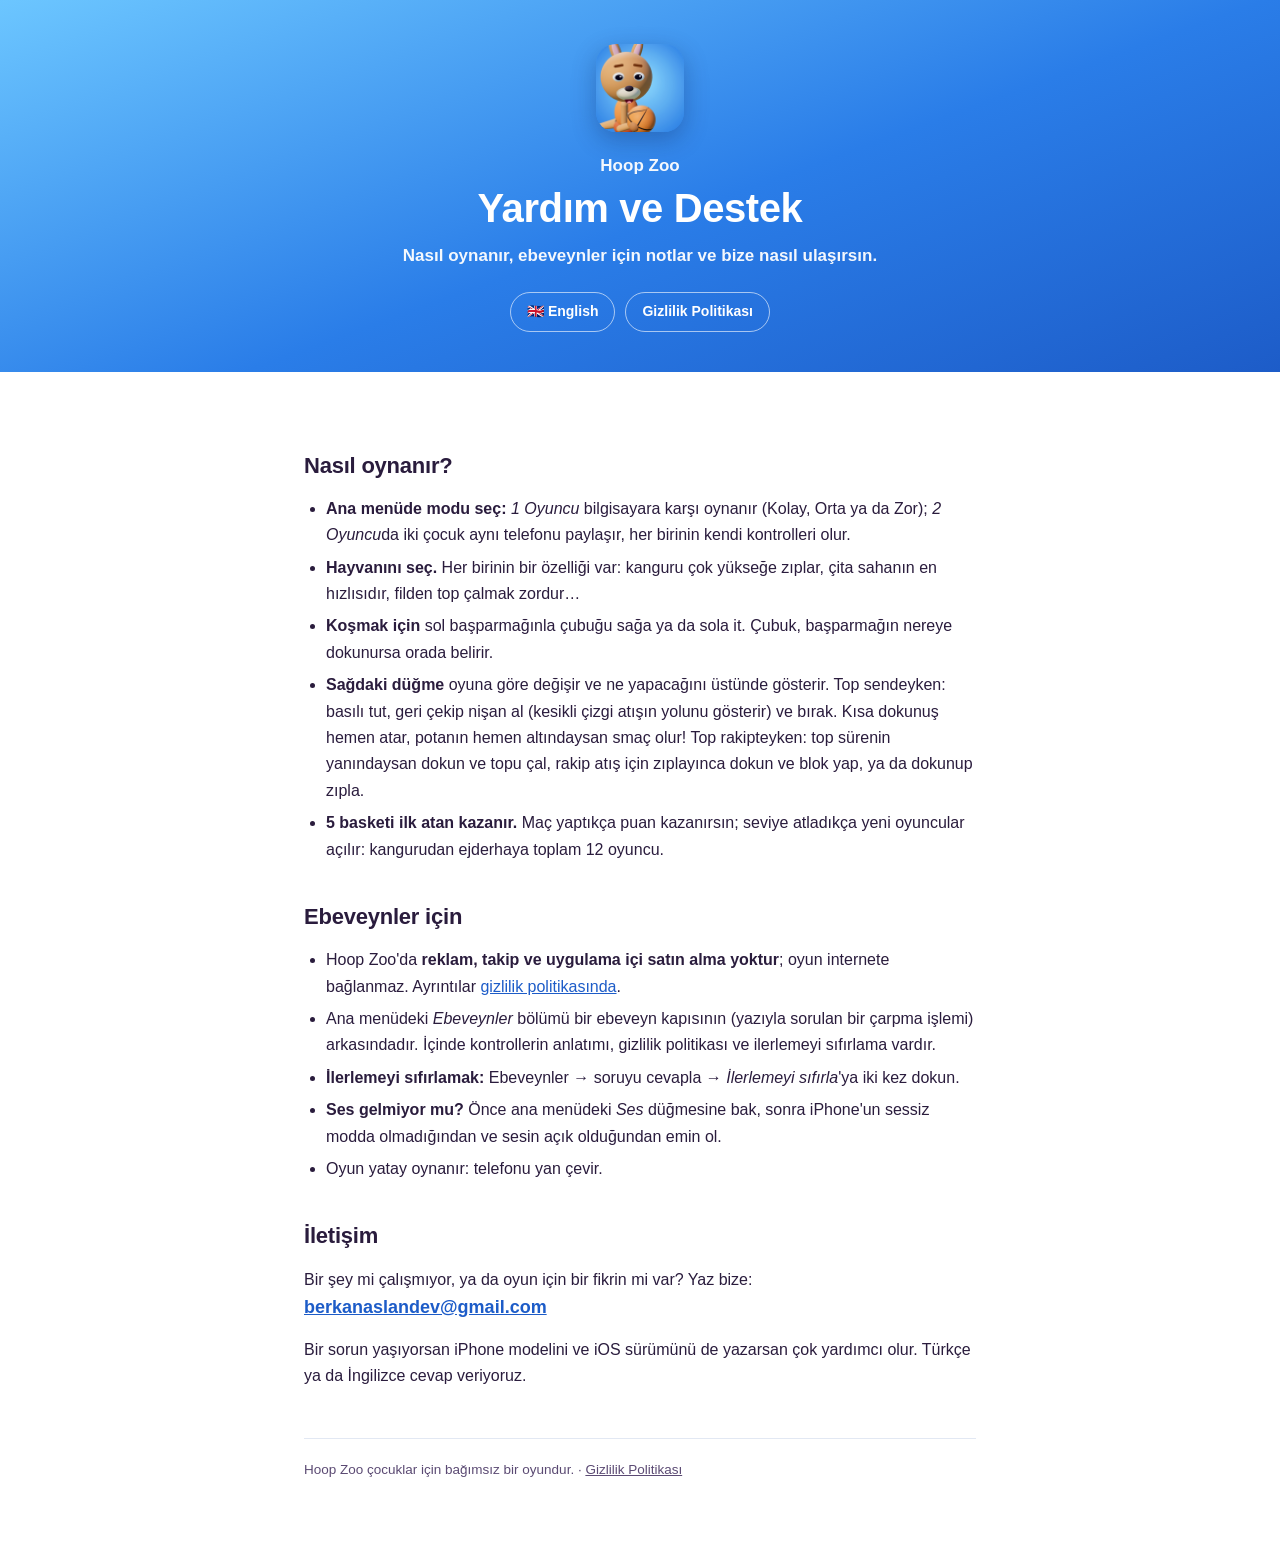
==== destek/index.html @ 261db29c "Hoop Zoo website: privacy policy and support pages in English and Turkish Served from the hoop-zoo G" ====
<!DOCTYPE html>
<html lang="tr">
<head>
<meta charset="UTF-8">
<meta name="viewport" content="width=device-width, initial-scale=1.0">
<title>Yardım ve Destek — Hoop Zoo</title>
<meta name="description" content="Hoop Zoo nasıl oynanır, ebeveynler için notlar ve bize nasıl ulaşılır.">
<link rel="alternate" hreflang="en" href="https://hoop-zoo.github.io/support/">
<link rel="icon" type="image/png" href="../favicon.png">
<link rel="apple-touch-icon" href="../apple-touch-icon.png">
<link rel="stylesheet" href="../site.css">
</head>
<body>

<div class="hero">
  <img src="../apple-touch-icon.png" alt="">
  <div class="brand">Hoop Zoo</div>
  <h1>Yardım ve Destek</h1>
  <div class="motto">Nasıl oynanır, ebeveynler için notlar ve bize nasıl ulaşırsın.</div>
  <nav><a href="../support/" lang="en">🇬🇧 English</a><a href="../gizlilik-politikasi/">Gizlilik Politikası</a></nav>
</div>

<main>
  <h2>Nasıl oynanır?</h2>
  <ul>
    <li><strong>Ana menüde modu seç:</strong> <em>1 Oyuncu</em> bilgisayara karşı oynanır (Kolay,
    Orta ya da Zor); <em>2 Oyuncu</em>da iki çocuk aynı telefonu paylaşır, her birinin kendi
    kontrolleri olur.</li>
    <li><strong>Hayvanını seç.</strong> Her birinin bir özelliği var: kanguru çok yükseğe zıplar,
    çita sahanın en hızlısıdır, filden top çalmak zordur…</li>
    <li><strong>Koşmak için</strong> sol başparmağınla çubuğu sağa ya da sola it. Çubuk,
    başparmağın nereye dokunursa orada belirir.</li>
    <li><strong>Sağdaki düğme</strong> oyuna göre değişir ve ne yapacağını üstünde gösterir. Top
    sendeyken: basılı tut, geri çekip nişan al (kesikli çizgi atışın yolunu gösterir) ve bırak.
    Kısa dokunuş hemen atar, potanın hemen altındaysan smaç olur! Top rakipteyken: top sürenin
    yanındaysan dokun ve topu çal, rakip atış için zıplayınca dokun ve blok yap, ya da dokunup
    zıpla.</li>
    <li><strong>5 basketi ilk atan kazanır.</strong> Maç yaptıkça puan kazanırsın; seviye
    atladıkça yeni oyuncular açılır: kangurudan ejderhaya toplam 12 oyuncu.</li>
  </ul>

  <h2>Ebeveynler için</h2>
  <ul>
    <li>Hoop Zoo'da <strong>reklam, takip ve uygulama içi satın alma yoktur</strong>; oyun
    internete bağlanmaz. Ayrıntılar <a href="../gizlilik-politikasi/">gizlilik politikasında</a>.</li>
    <li>Ana menüdeki <em>Ebeveynler</em> bölümü bir ebeveyn kapısının (yazıyla sorulan bir çarpma
    işlemi) arkasındadır. İçinde kontrollerin anlatımı, gizlilik politikası ve ilerlemeyi
    sıfırlama vardır.</li>
    <li><strong>İlerlemeyi sıfırlamak:</strong> Ebeveynler → soruyu cevapla →
    <em>İlerlemeyi sıfırla</em>'ya iki kez dokun.</li>
    <li><strong>Ses gelmiyor mu?</strong> Önce ana menüdeki <em>Ses</em> düğmesine bak, sonra
    iPhone'un sessiz modda olmadığından ve sesin açık olduğundan emin ol.</li>
    <li>Oyun yatay oynanır: telefonu yan çevir.</li>
  </ul>

  <h2>İletişim</h2>
  <p>Bir şey mi çalışmıyor, ya da oyun için bir fikrin mi var? Yaz bize:
  <a class="mail" href="mailto:berkanaslandev@gmail.com">berkanaslandev@gmail.com</a></p>
  <p>Bir sorun yaşıyorsan iPhone modelini ve iOS sürümünü de yazarsan çok yardımcı olur.
  Türkçe ya da İngilizce cevap veriyoruz.</p>

  <footer>
    Hoop Zoo çocuklar için bağımsız bir oyundur. · <a href="../gizlilik-politikasi/">Gizlilik Politikası</a>
  </footer>
</main>

</body>
</html>
---- site.css ----
/* Hoop Zoo website: privacy policy and support pages (TR + EN). System fonts only, no trackers. */
:root {
  --ink: #2a1c3d;
  --muted: #5b4a73;
  --bg: #ffffff;
  --card: #f4f8ff;
  --border: #e2e8f3;
  --link: #1d5cc8;
  --ball: #e8601c;
}

@media (prefers-color-scheme: dark) {
  :root {
    --ink: #f3f1f8;
    --muted: #b9b0c9;
    --bg: #12101a;
    --card: #1d1a28;
    --border: #322d44;
    --link: #8cc4ff;
    --ball: #ff9a5c;
  }
}

* {
  box-sizing: border-box;
  margin: 0;
  padding: 0;
}

body {
  font-family: ui-rounded, 'SF Pro Rounded', -apple-system, BlinkMacSystemFont, 'Segoe UI', Roboto, sans-serif;
  color: var(--ink);
  background: var(--bg);
  line-height: 1.65;
  -webkit-font-smoothing: antialiased;
}

.hero {
  background: linear-gradient(160deg, #6cc6ff 0%, #2a7de8 55%, #1d5cc8 100%);
  color: #fff;
  padding: 44px 24px 40px;
  text-align: center;
}

.hero img {
  width: 88px;
  height: 88px;
  border-radius: 20px;
  box-shadow: 0 8px 24px rgba(10, 30, 80, 0.3);
}

.hero .brand {
  margin: 12px 0 4px;
  font-size: 17px;
  font-weight: 800;
  opacity: 0.95;
}

.hero h1 {
  font-size: clamp(28px, 6vw, 40px);
  font-weight: 900;
  letter-spacing: -0.01em;
  line-height: 1.2;
}

.hero .motto {
  margin-top: 10px;
  font-size: 17px;
  font-weight: 600;
  opacity: 0.95;
}

.hero nav {
  margin-top: 22px;
  display: flex;
  flex-wrap: wrap;
  gap: 10px;
  justify-content: center;
}

.hero nav a {
  color: #fff;
  text-decoration: none;
  border: 1.5px solid rgba(255, 255, 255, 0.6);
  border-radius: 999px;
  padding: 7px 16px;
  font-size: 14px;
  font-weight: 700;
}

.hero nav a:hover {
  background: rgba(255, 255, 255, 0.15);
}

main {
  max-width: 720px;
  margin: 0 auto;
  padding: 40px 24px 72px;
}

.effective {
  color: var(--muted);
  font-size: 14px;
  margin-bottom: 28px;
}

.summary {
  background: var(--card);
  border: 1px solid var(--border);
  border-radius: 18px;
  padding: 24px 26px 10px;
  margin: 8px 0 32px;
}

.summary h2 {
  margin-top: 0;
}

h2 {
  font-size: 22px;
  font-weight: 800;
  letter-spacing: -0.01em;
  margin: 36px 0 12px;
}

p {
  margin-bottom: 14px;
}

ul,
ol {
  margin: 0 0 14px 22px;
}

li {
  margin-bottom: 6px;
}

strong {
  font-weight: 750;
}

table {
  width: 100%;
  border-collapse: collapse;
  font-size: 15px;
  margin: 16px 0;
}

th,
td {
  text-align: left;
  padding: 10px 12px;
  border-bottom: 1px solid var(--border);
  vertical-align: top;
}

th {
  font-weight: 700;
  color: var(--muted);
  font-size: 13px;
}

a {
  color: var(--link);
}

.mail {
  font-size: 18px;
  font-weight: 800;
}

footer {
  border-top: 1px solid var(--border);
  margin-top: 48px;
  padding-top: 20px;
  color: var(--muted);
  font-size: 13.5px;
}

footer a {
  color: inherit;
}
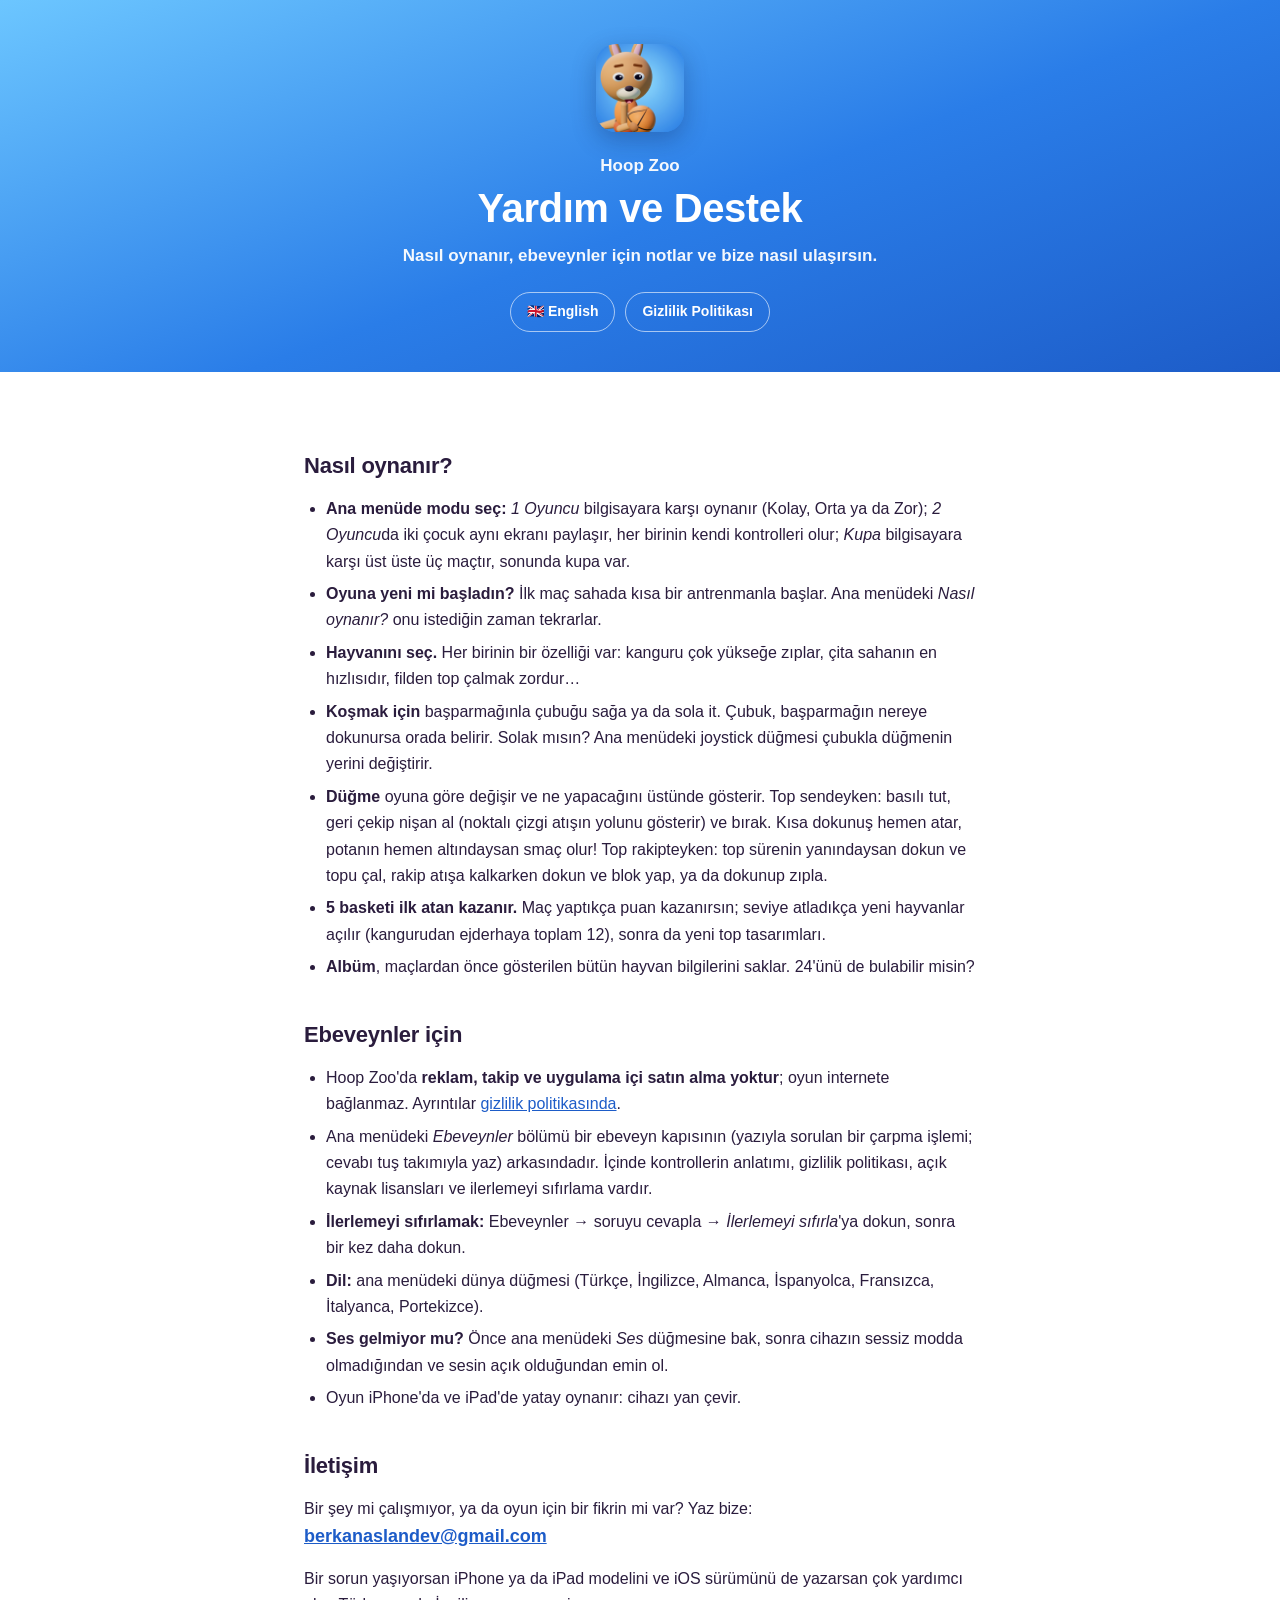
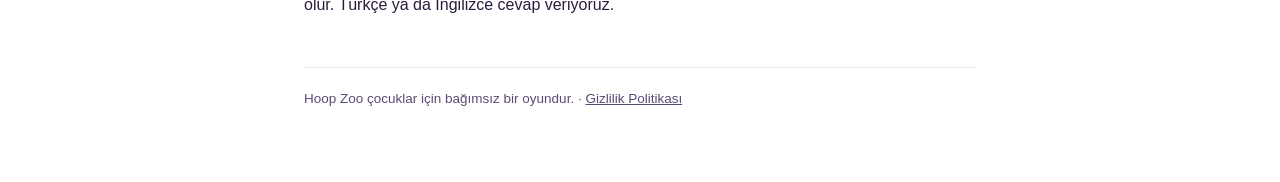
==== commit b7653a75: "Describe the game as it now is: cup, album, ball designs, left-handed controls, iPad, the typed pare" ====
--- a/destek/index.html
+++ b/destek/index.html
@@ -24,19 +24,25 @@
   <h2>Nasıl oynanır?</h2>
   <ul>
     <li><strong>Ana menüde modu seç:</strong> <em>1 Oyuncu</em> bilgisayara karşı oynanır (Kolay,
-    Orta ya da Zor); <em>2 Oyuncu</em>da iki çocuk aynı telefonu paylaşır, her birinin kendi
-    kontrolleri olur.</li>
+    Orta ya da Zor); <em>2 Oyuncu</em>da iki çocuk aynı ekranı paylaşır, her birinin kendi
+    kontrolleri olur; <em>Kupa</em> bilgisayara karşı üst üste üç maçtır, sonunda kupa var.</li>
+    <li><strong>Oyuna yeni mi başladın?</strong> İlk maç sahada kısa bir antrenmanla başlar. Ana
+    menüdeki <em>Nasıl oynanır?</em> onu istediğin zaman tekrarlar.</li>
     <li><strong>Hayvanını seç.</strong> Her birinin bir özelliği var: kanguru çok yükseğe zıplar,
     çita sahanın en hızlısıdır, filden top çalmak zordur…</li>
-    <li><strong>Koşmak için</strong> sol başparmağınla çubuğu sağa ya da sola it. Çubuk,
-    başparmağın nereye dokunursa orada belirir.</li>
-    <li><strong>Sağdaki düğme</strong> oyuna göre değişir ve ne yapacağını üstünde gösterir. Top
-    sendeyken: basılı tut, geri çekip nişan al (kesikli çizgi atışın yolunu gösterir) ve bırak.
+    <li><strong>Koşmak için</strong> başparmağınla çubuğu sağa ya da sola it. Çubuk,
+    başparmağın nereye dokunursa orada belirir. Solak mısın? Ana menüdeki joystick düğmesi
+    çubukla düğmenin yerini değiştirir.</li>
+    <li><strong>Düğme</strong> oyuna göre değişir ve ne yapacağını üstünde gösterir. Top
+    sendeyken: basılı tut, geri çekip nişan al (noktalı çizgi atışın yolunu gösterir) ve bırak.
     Kısa dokunuş hemen atar, potanın hemen altındaysan smaç olur! Top rakipteyken: top sürenin
-    yanındaysan dokun ve topu çal, rakip atış için zıplayınca dokun ve blok yap, ya da dokunup
+    yanındaysan dokun ve topu çal, rakip atışa kalkarken dokun ve blok yap, ya da dokunup
     zıpla.</li>
     <li><strong>5 basketi ilk atan kazanır.</strong> Maç yaptıkça puan kazanırsın; seviye
-    atladıkça yeni oyuncular açılır: kangurudan ejderhaya toplam 12 oyuncu.</li>
+    atladıkça yeni hayvanlar açılır (kangurudan ejderhaya toplam 12), sonra da yeni top
+    tasarımları.</li>
+    <li><strong>Albüm</strong>, maçlardan önce gösterilen bütün hayvan bilgilerini saklar. 24'ünü
+    de bulabilir misin?</li>
   </ul>
 
   <h2>Ebeveynler için</h2>
@@ -44,19 +50,21 @@
     <li>Hoop Zoo'da <strong>reklam, takip ve uygulama içi satın alma yoktur</strong>; oyun
     internete bağlanmaz. Ayrıntılar <a href="../gizlilik-politikasi/">gizlilik politikasında</a>.</li>
     <li>Ana menüdeki <em>Ebeveynler</em> bölümü bir ebeveyn kapısının (yazıyla sorulan bir çarpma
-    işlemi) arkasındadır. İçinde kontrollerin anlatımı, gizlilik politikası ve ilerlemeyi
-    sıfırlama vardır.</li>
+    işlemi; cevabı tuş takımıyla yaz) arkasındadır. İçinde kontrollerin anlatımı, gizlilik
+    politikası, açık kaynak lisansları ve ilerlemeyi sıfırlama vardır.</li>
     <li><strong>İlerlemeyi sıfırlamak:</strong> Ebeveynler → soruyu cevapla →
-    <em>İlerlemeyi sıfırla</em>'ya iki kez dokun.</li>
+    <em>İlerlemeyi sıfırla</em>'ya dokun, sonra bir kez daha dokun.</li>
+    <li><strong>Dil:</strong> ana menüdeki dünya düğmesi (Türkçe, İngilizce, Almanca, İspanyolca,
+    Fransızca, İtalyanca, Portekizce).</li>
     <li><strong>Ses gelmiyor mu?</strong> Önce ana menüdeki <em>Ses</em> düğmesine bak, sonra
-    iPhone'un sessiz modda olmadığından ve sesin açık olduğundan emin ol.</li>
-    <li>Oyun yatay oynanır: telefonu yan çevir.</li>
+    cihazın sessiz modda olmadığından ve sesin açık olduğundan emin ol.</li>
+    <li>Oyun iPhone'da ve iPad'de yatay oynanır: cihazı yan çevir.</li>
   </ul>
 
   <h2>İletişim</h2>
   <p>Bir şey mi çalışmıyor, ya da oyun için bir fikrin mi var? Yaz bize:
   <a class="mail" href="mailto:berkanaslandev@gmail.com">berkanaslandev@gmail.com</a></p>
-  <p>Bir sorun yaşıyorsan iPhone modelini ve iOS sürümünü de yazarsan çok yardımcı olur.
+  <p>Bir sorun yaşıyorsan iPhone ya da iPad modelini ve iOS sürümünü de yazarsan çok yardımcı olur.
   Türkçe ya da İngilizce cevap veriyoruz.</p>
 
   <footer>
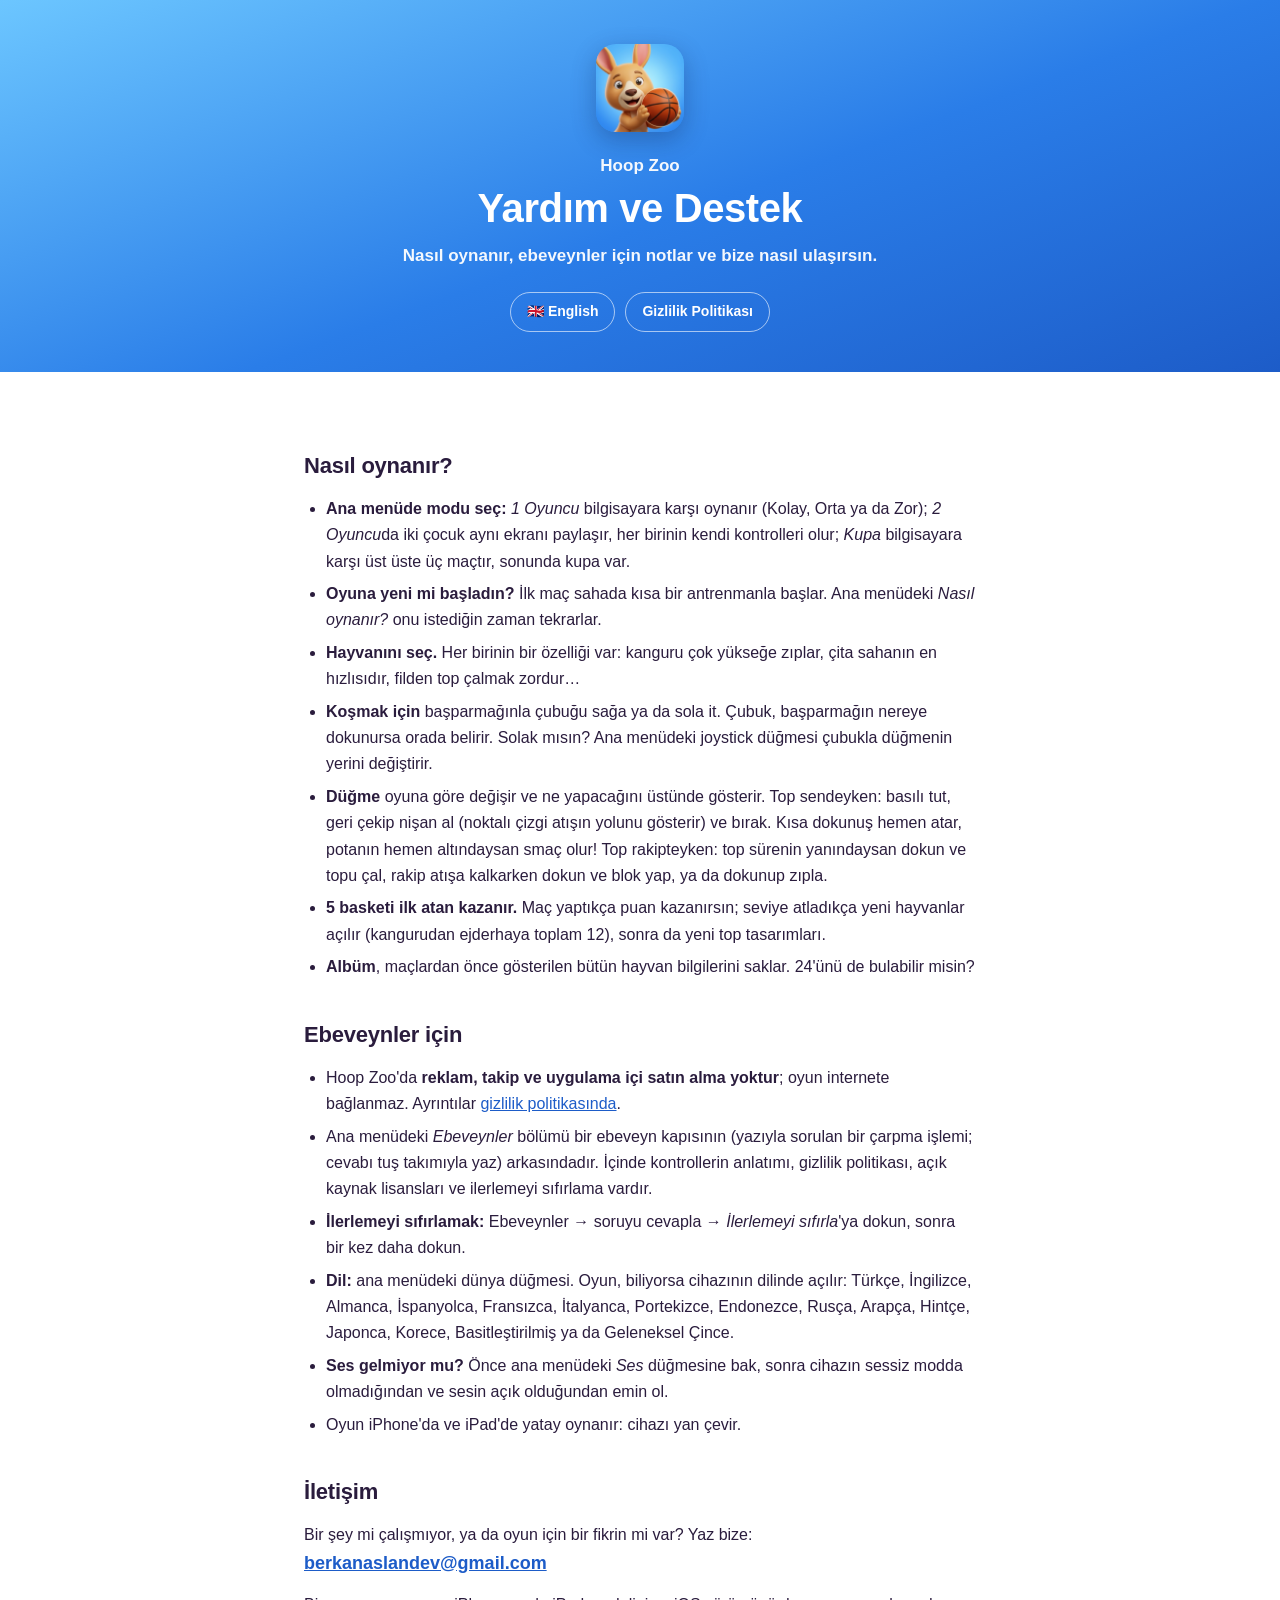
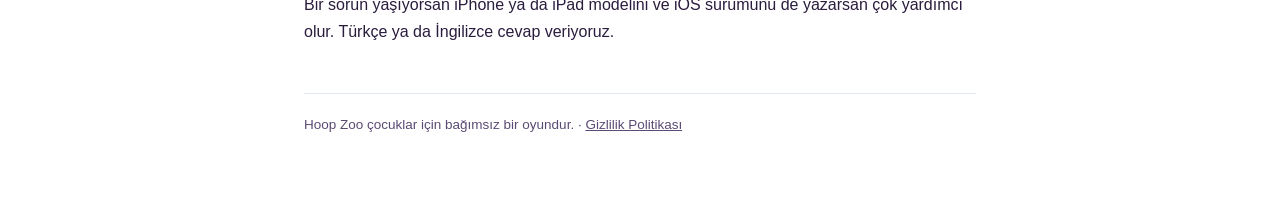
==== commit b0c52e21: "Support pages list the game's fifteen languages" ====
--- a/destek/index.html
+++ b/destek/index.html
@@ -54,8 +54,9 @@
     politikası, açık kaynak lisansları ve ilerlemeyi sıfırlama vardır.</li>
     <li><strong>İlerlemeyi sıfırlamak:</strong> Ebeveynler → soruyu cevapla →
     <em>İlerlemeyi sıfırla</em>'ya dokun, sonra bir kez daha dokun.</li>
-    <li><strong>Dil:</strong> ana menüdeki dünya düğmesi (Türkçe, İngilizce, Almanca, İspanyolca,
-    Fransızca, İtalyanca, Portekizce).</li>
+    <li><strong>Dil:</strong> ana menüdeki dünya düğmesi. Oyun, biliyorsa cihazının dilinde
+    açılır: Türkçe, İngilizce, Almanca, İspanyolca, Fransızca, İtalyanca, Portekizce, Endonezce,
+    Rusça, Arapça, Hintçe, Japonca, Korece, Basitleştirilmiş ya da Geleneksel Çince.</li>
     <li><strong>Ses gelmiyor mu?</strong> Önce ana menüdeki <em>Ses</em> düğmesine bak, sonra
     cihazın sessiz modda olmadığından ve sesin açık olduğundan emin ol.</li>
     <li>Oyun iPhone'da ve iPad'de yatay oynanır: cihazı yan çevir.</li>
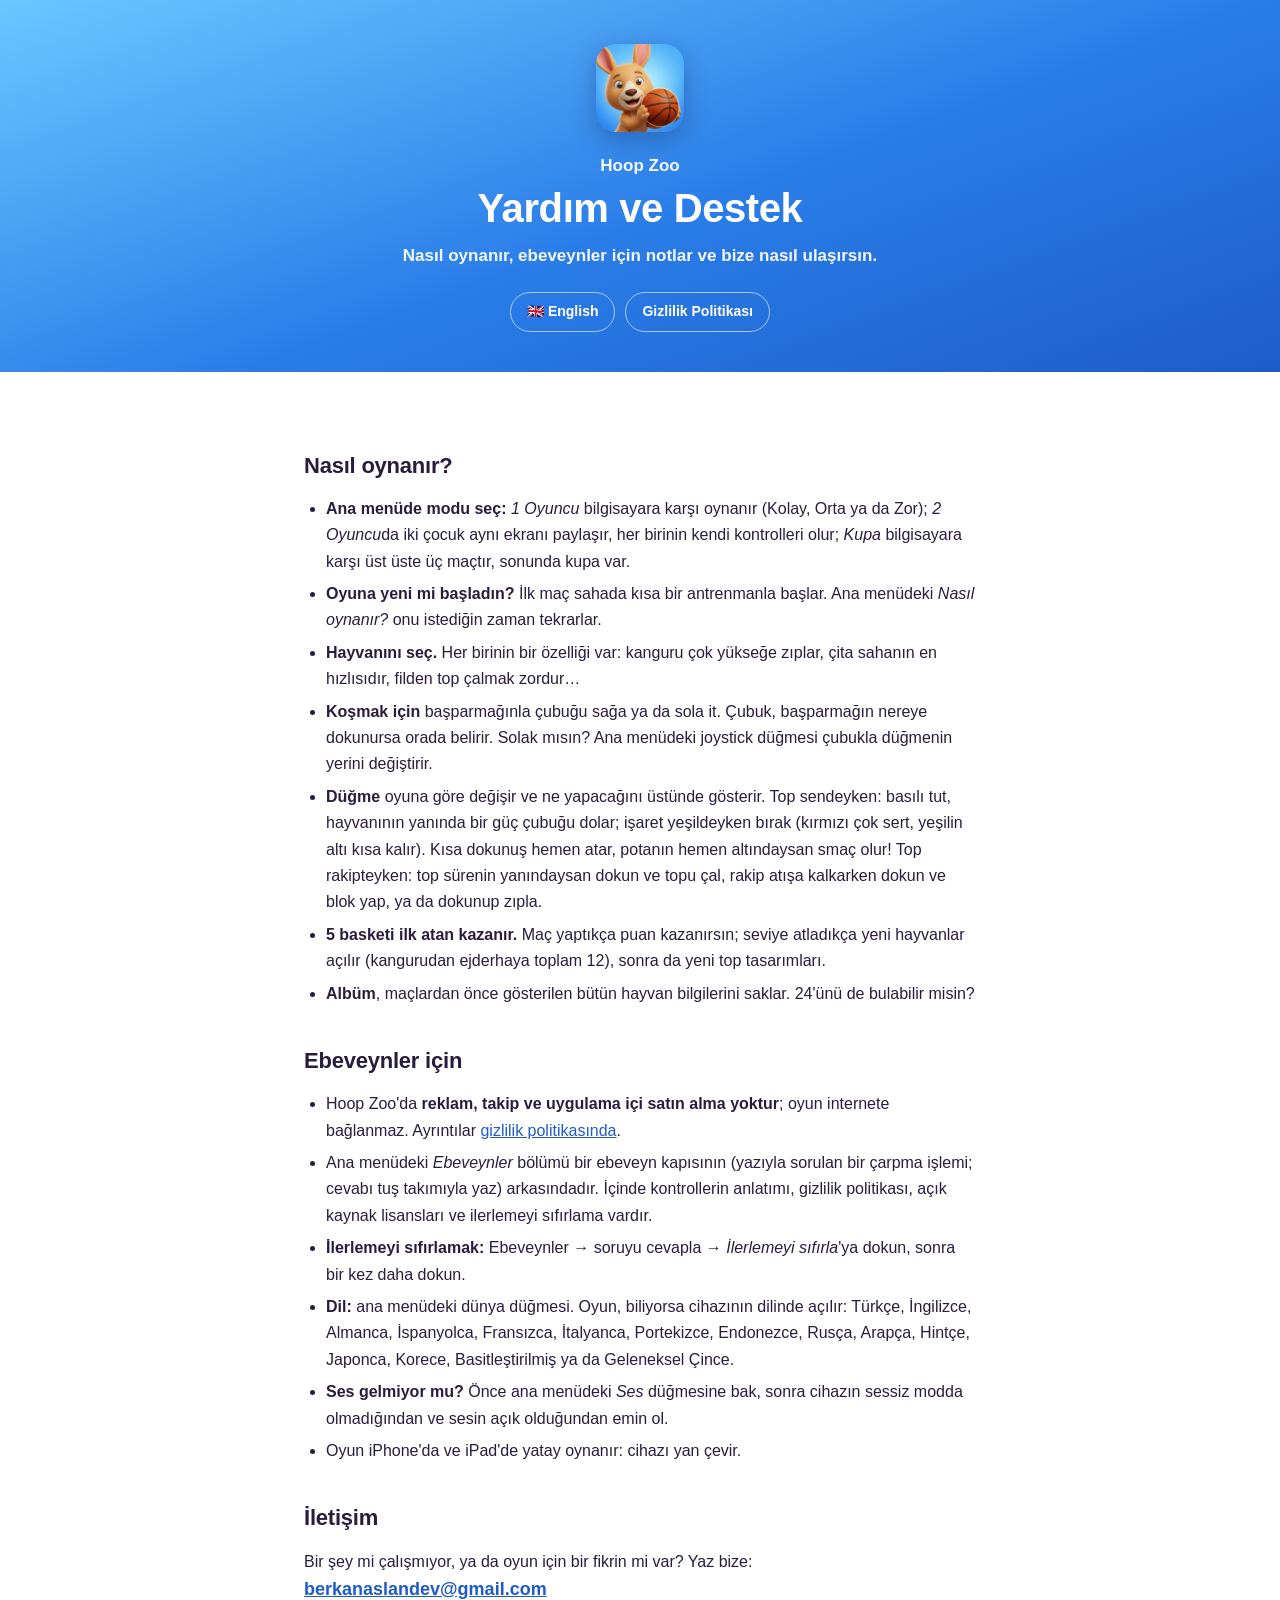
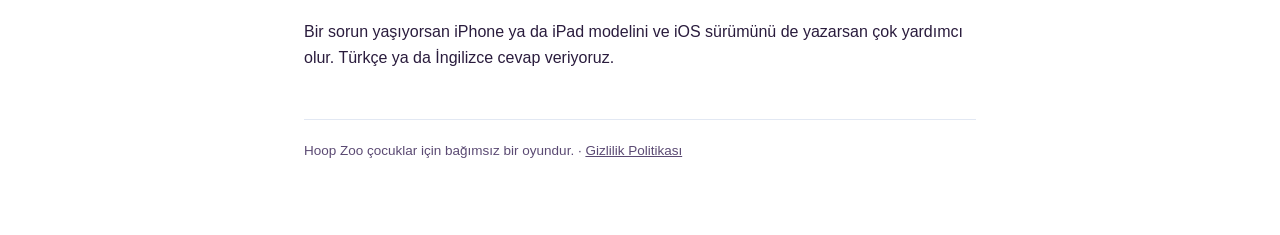
==== commit e015a3ef: "Support pages: shooting is now hold the button and let go on the green" ====
--- a/destek/index.html
+++ b/destek/index.html
@@ -34,8 +34,9 @@
     başparmağın nereye dokunursa orada belirir. Solak mısın? Ana menüdeki joystick düğmesi
     çubukla düğmenin yerini değiştirir.</li>
     <li><strong>Düğme</strong> oyuna göre değişir ve ne yapacağını üstünde gösterir. Top
-    sendeyken: basılı tut, geri çekip nişan al (noktalı çizgi atışın yolunu gösterir) ve bırak.
-    Kısa dokunuş hemen atar, potanın hemen altındaysan smaç olur! Top rakipteyken: top sürenin
+    sendeyken: basılı tut, hayvanının yanında bir güç çubuğu dolar; işaret yeşildeyken bırak
+    (kırmızı çok sert, yeşilin altı kısa kalır). Kısa dokunuş hemen atar, potanın hemen
+    altındaysan smaç olur! Top rakipteyken: top sürenin
     yanındaysan dokun ve topu çal, rakip atışa kalkarken dokun ve blok yap, ya da dokunup
     zıpla.</li>
     <li><strong>5 basketi ilk atan kazanır.</strong> Maç yaptıkça puan kazanırsın; seviye
